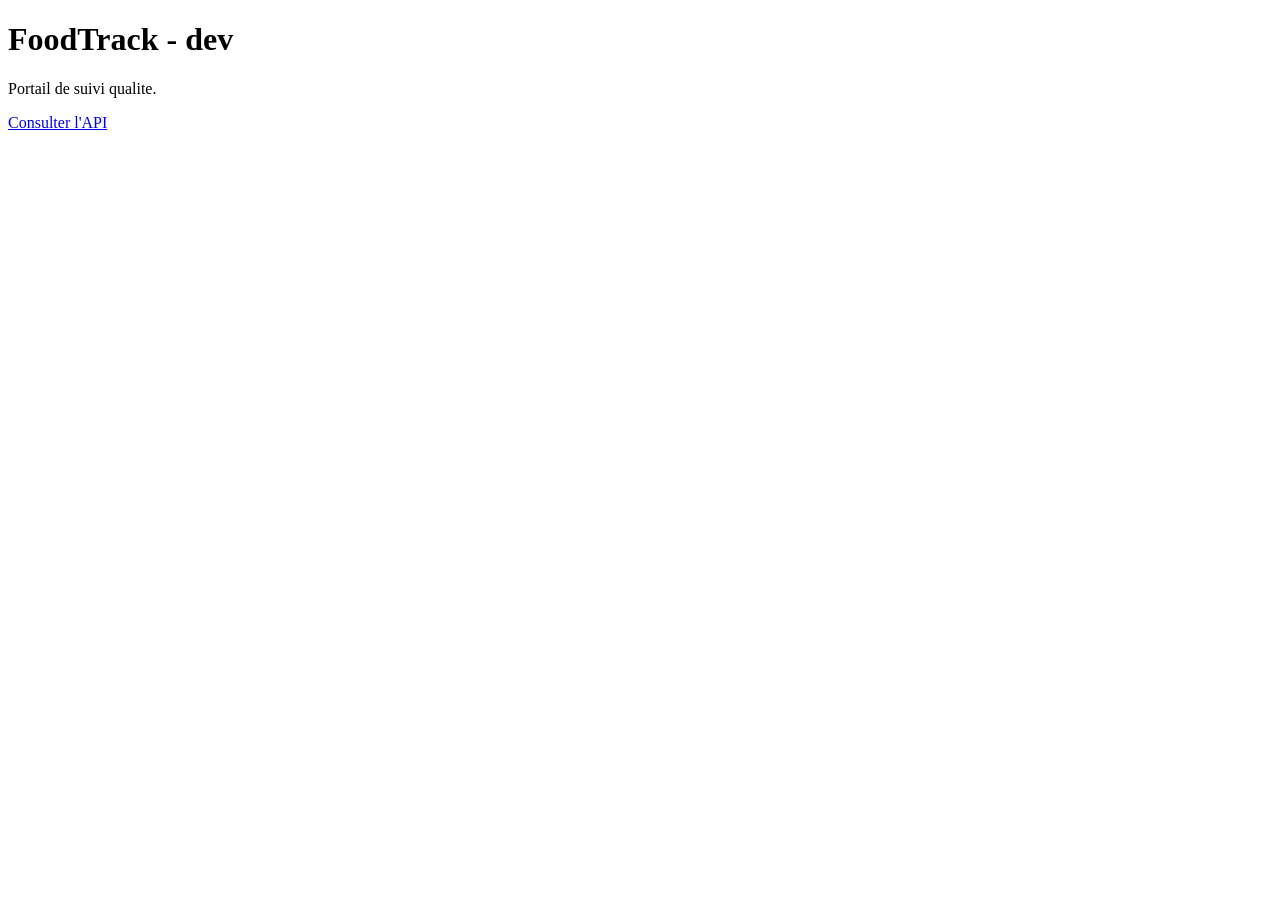
==== k8s/overlays/dev/index.html @ f61c1e89 "feat(k8s): ajouter application FoodTrack et stockage" ====
﻿<!doctype html>
<html lang="fr">
<head><meta charset="utf-8"><title>FoodTrack dev</title></head>
<body>
<h1>FoodTrack - dev</h1>
<p>Portail de suivi qualite.</p>
<p><a href="/api/">Consulter l'API</a></p>
</body>
</html>
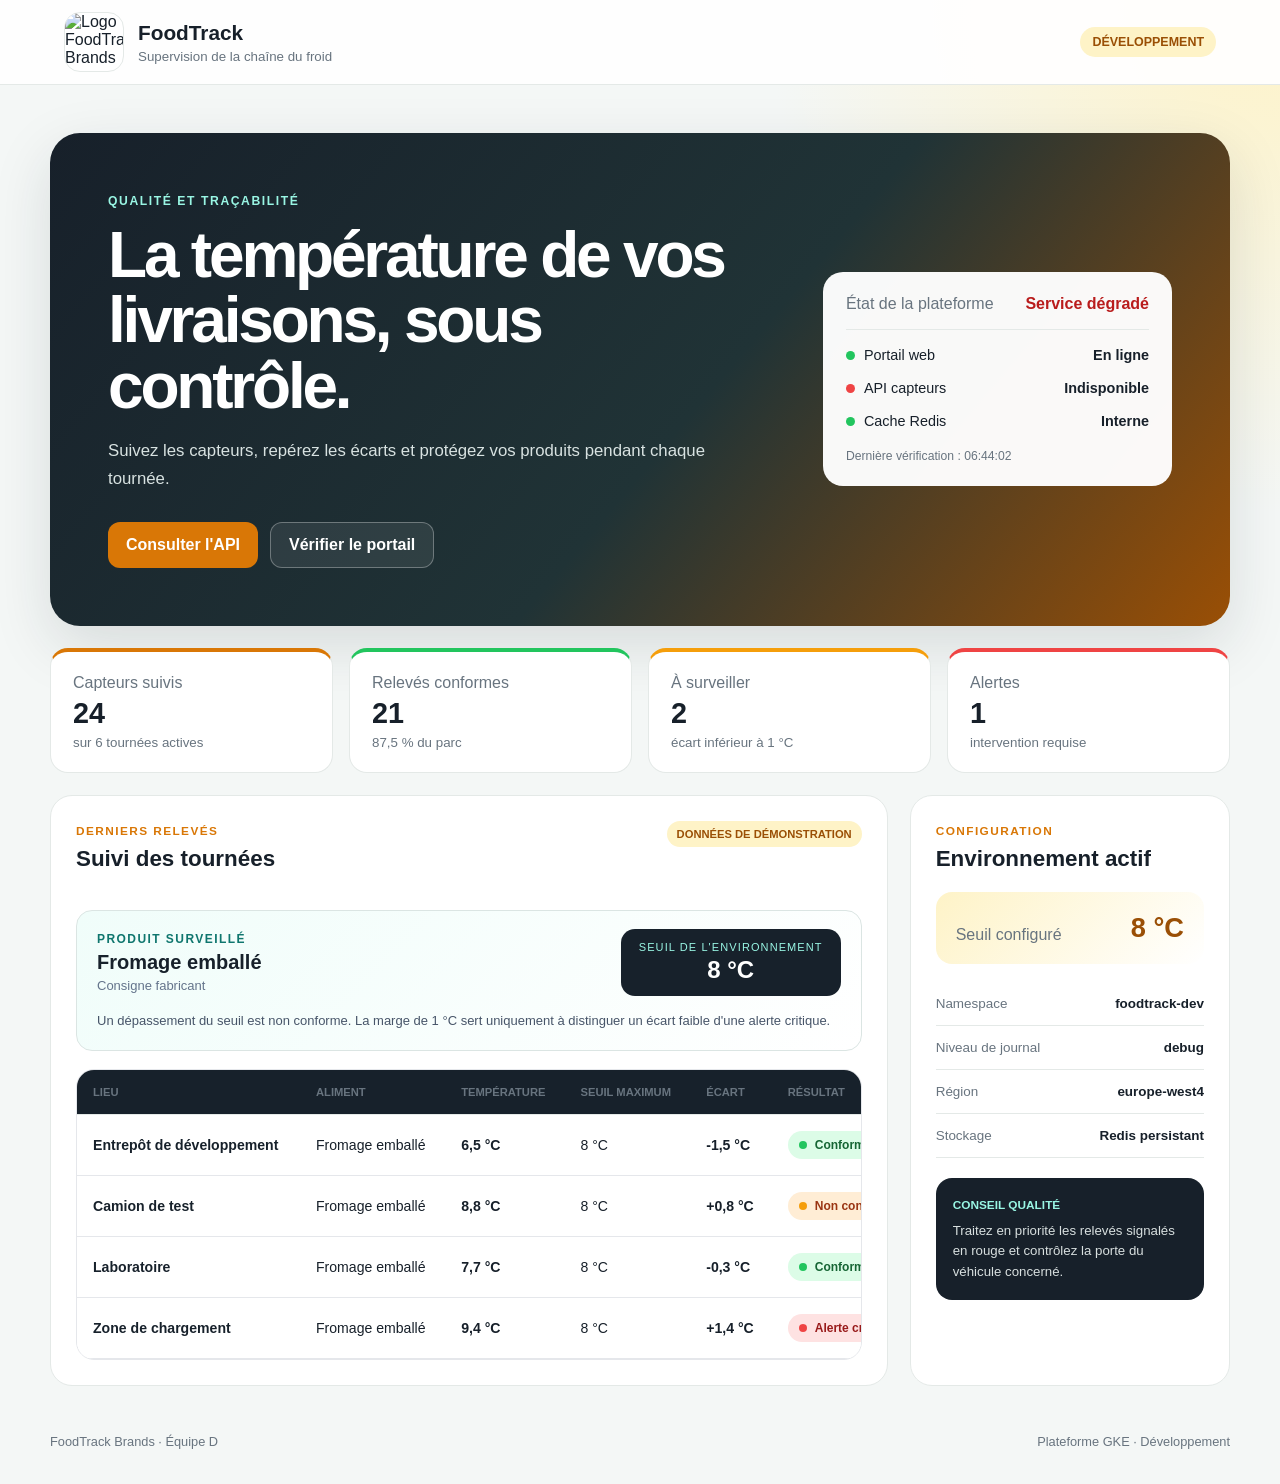
==== commit 050bd54f: "feat(portail): améliorer le suivi des températures" ====
--- a/k8s/overlays/dev/index.html
+++ b/k8s/overlays/dev/index.html
@@ -1,9 +1,794 @@
-﻿<!doctype html>
+<!doctype html>
 <html lang="fr">
-<head><meta charset="utf-8"><title>FoodTrack dev</title></head>
+<head>
+  <meta charset="utf-8">
+  <meta name="viewport" content="width=device-width, initial-scale=1">
+  <meta name="description" content="Tableau de bord FoodTrack">
+  <title>FoodTrack · Développement</title>
+
+  <style>
+    :root {
+      --accent: #d97706;
+      --accent-dark: #9a4f05;
+      --soft: #fef3c7;
+      --ink: #17202a;
+      --muted: #68747f;
+      --line: #e4e9e7;
+      --surface: #ffffff;
+      --background: #f4f7f6;
+    }
+
+    * {
+      box-sizing: border-box;
+    }
+
+    body {
+      margin: 0;
+      color: var(--ink);
+      background:
+        radial-gradient(circle at 100% 0, var(--soft), transparent 32rem),
+        var(--background);
+      font-family: Arial, Helvetica, sans-serif;
+    }
+
+    .topbar {
+      min-height: 82px;
+      padding: 12px clamp(20px, 5vw, 72px);
+      display: flex;
+      align-items: center;
+      justify-content: space-between;
+      gap: 24px;
+      background: rgba(255, 255, 255, .94);
+      border-bottom: 1px solid var(--line);
+    }
+
+    .brand {
+      display: flex;
+      align-items: center;
+      gap: 14px;
+      text-decoration: none;
+      color: var(--ink);
+    }
+
+    .logo {
+      width: 60px;
+      height: 60px;
+      object-fit: contain;
+      background: white;
+      border: 1px solid var(--line);
+      border-radius: 16px;
+    }
+
+    .brand strong {
+      display: block;
+      font-size: 1.3rem;
+    }
+
+    .brand small {
+      display: block;
+      margin-top: 4px;
+      color: var(--muted);
+    }
+
+    .environment {
+      padding: 8px 12px;
+      color: var(--accent-dark);
+      background: var(--soft);
+      border-radius: 999px;
+      font-size: .78rem;
+      font-weight: bold;
+      text-transform: uppercase;
+    }
+
+    main {
+      width: min(1180px, calc(100% - 40px));
+      margin: auto;
+      padding: 48px 0;
+    }
+
+    .hero {
+      display: grid;
+      grid-template-columns: 1.45fr .75fr;
+      gap: 40px;
+      padding: clamp(30px, 5vw, 58px);
+      color: white;
+      background: linear-gradient(
+        130deg,
+        #17202a 0%,
+        #203336 55%,
+        var(--accent-dark) 100%
+      );
+      border-radius: 30px;
+      box-shadow: 0 20px 60px rgba(20, 37, 43, .13);
+    }
+
+    .eyebrow {
+      color: #99f6e4;
+      font-size: .76rem;
+      font-weight: bold;
+      letter-spacing: .13em;
+      text-transform: uppercase;
+    }
+
+    h1 {
+      max-width: 720px;
+      margin: 14px 0 18px;
+      font-size: clamp(2.3rem, 5vw, 4.3rem);
+      line-height: 1.02;
+      letter-spacing: -.05em;
+    }
+
+    .hero-description {
+      max-width: 650px;
+      margin: 0;
+      color: #d8e2e1;
+      font-size: 1.05rem;
+      line-height: 1.7;
+    }
+
+    .actions {
+      display: flex;
+      flex-wrap: wrap;
+      gap: 12px;
+      margin-top: 28px;
+    }
+
+    .button {
+      min-height: 46px;
+      padding: 0 18px;
+      display: inline-flex;
+      align-items: center;
+      justify-content: center;
+      color: white;
+      border-radius: 12px;
+      font-weight: bold;
+      text-decoration: none;
+    }
+
+    .button-primary {
+      background: var(--accent);
+    }
+
+    .button-secondary {
+      background: rgba(255, 255, 255, .08);
+      border: 1px solid rgba(255, 255, 255, .3);
+    }
+
+    .status-card {
+      align-self: center;
+      padding: 23px;
+      color: var(--ink);
+      background: rgba(255, 255, 255, .97);
+      border-radius: 20px;
+    }
+
+    .status-title {
+      display: flex;
+      justify-content: space-between;
+      gap: 12px;
+      padding-bottom: 16px;
+      border-bottom: 1px solid var(--line);
+    }
+
+    .status-title span {
+      color: var(--muted);
+    }
+
+    .status-title strong {
+      color: #15803d;
+    }
+
+    .status-title strong.offline {
+      color: #b91c1c;
+    }
+
+    .service {
+      display: flex;
+      justify-content: space-between;
+      gap: 16px;
+      padding-top: 17px;
+      font-size: .9rem;
+    }
+
+    .service-name {
+      display: flex;
+      align-items: center;
+    }
+
+    .dot {
+      width: 9px;
+      height: 9px;
+      margin-right: 9px;
+      background: #22c55e;
+      border-radius: 50%;
+    }
+
+    .dot.pending {
+      background: #f59e0b;
+    }
+
+    .dot.offline {
+      background: #ef4444;
+    }
+
+    .updated {
+      margin: 20px 0 0;
+      color: var(--muted);
+      font-size: .76rem;
+    }
+
+    .metrics {
+      display: grid;
+      grid-template-columns: repeat(4, 1fr);
+      gap: 16px;
+      margin: 22px 0;
+    }
+
+    .metric {
+      padding: 22px;
+      background: var(--surface);
+      border: 1px solid var(--line);
+      border-radius: 18px;
+    }
+
+    .metric span,
+    .metric small {
+      display: block;
+      color: var(--muted);
+    }
+
+    .metric strong {
+      display: block;
+      margin: 5px 0;
+      font-size: 1.8rem;
+    }
+
+    .metric.good {
+      border-top: 4px solid #22c55e;
+    }
+
+    .metric.watch {
+      border-top: 4px solid #f59e0b;
+    }
+
+    .metric.alert {
+      border-top: 4px solid #ef4444;
+    }
+
+    .metric.info {
+      border-top: 4px solid var(--accent);
+    }
+
+    .content {
+      display: grid;
+      grid-template-columns: minmax(0, 1.7fr) minmax(280px, .65fr);
+      gap: 22px;
+    }
+
+    .panel {
+      padding: 25px;
+      background: white;
+      border: 1px solid var(--line);
+      border-radius: 22px;
+    }
+
+    .panel-header {
+      display: flex;
+      align-items: flex-start;
+      justify-content: space-between;
+      gap: 20px;
+    }
+
+    .panel h2 {
+      margin: 7px 0 20px;
+      font-size: 1.4rem;
+    }
+
+    .section-label {
+      color: var(--accent);
+      font-size: .74rem;
+      font-weight: bold;
+      letter-spacing: .12em;
+      text-transform: uppercase;
+    }
+
+    .demo {
+      padding: 7px 10px;
+      color: var(--accent-dark);
+      background: var(--soft);
+      border-radius: 999px;
+      font-size: .7rem;
+      font-weight: bold;
+      text-transform: uppercase;
+    }
+
+    .table-wrapper {
+      overflow-x: auto;
+    }
+
+    table {
+      width: 100%;
+      border-collapse: collapse;
+      font-size: .88rem;
+    }
+
+    th {
+      padding: 12px 10px;
+      color: var(--muted);
+      border-bottom: 1px solid var(--line);
+      text-align: left;
+      font-size: .7rem;
+      text-transform: uppercase;
+    }
+
+    td {
+      padding: 16px 10px;
+      border-bottom: 1px solid #eff2f1;
+      white-space: nowrap;
+    }
+
+    .vehicle,
+    .temperature {
+      font-weight: bold;
+    }
+
+    .tag {
+      padding: 5px 9px;
+      border-radius: 999px;
+      font-size: .72rem;
+      font-weight: bold;
+    }
+
+    .tag-ok {
+      color: #166534;
+      background: #dcfce7;
+    }
+
+    .tag-watch {
+      color: #92400e;
+      background: #fef3c7;
+    }
+
+    .tag-alert {
+      color: #991b1b;
+      background: #fee2e2;
+    }
+
+    .threshold {
+      display: flex;
+      align-items: end;
+      justify-content: space-between;
+      padding: 20px;
+      background: linear-gradient(135deg, var(--soft), white);
+      border-radius: 16px;
+    }
+
+    .threshold span {
+      color: var(--muted);
+    }
+
+    .threshold strong {
+      color: var(--accent-dark);
+      font-size: 1.7rem;
+    }
+
+    .config-list {
+      margin: 18px 0 0;
+      padding: 0;
+      list-style: none;
+    }
+
+    .config-list li {
+      display: flex;
+      justify-content: space-between;
+      gap: 12px;
+      padding: 14px 0;
+      border-bottom: 1px solid var(--line);
+      font-size: .84rem;
+    }
+
+    .config-list span {
+      color: var(--muted);
+    }
+
+    .quality-note {
+      margin-top: 20px;
+      padding: 17px;
+      color: white;
+      background: #17202a;
+      border-radius: 16px;
+    }
+
+    .quality-note strong {
+      color: #99f6e4;
+      font-size: .74rem;
+      text-transform: uppercase;
+    }
+
+    .quality-note p {
+      margin: 8px 0 0;
+      color: #d8dfdf;
+      font-size: .83rem;
+      line-height: 1.55;
+    }
+
+    footer {
+      display: flex;
+      justify-content: space-between;
+      gap: 20px;
+      width: min(1180px, calc(100% - 40px));
+      margin: auto;
+      padding: 0 0 35px;
+      color: var(--muted);
+      font-size: .8rem;
+    }
+
+    @media (max-width: 950px) {
+      .hero,
+      .content {
+        grid-template-columns: 1fr;
+      }
+
+      .metrics {
+        grid-template-columns: repeat(2, 1fr);
+      }
+    }
+
+    @media (max-width: 620px) {
+      .topbar {
+        align-items: flex-start;
+      }
+
+      main {
+        width: calc(100% - 24px);
+        padding-top: 20px;
+      }
+
+      .hero {
+        padding: 28px 22px;
+        border-radius: 22px;
+      }
+
+      h1 {
+        font-size: 2.35rem;
+      }
+
+      .metrics {
+        grid-template-columns: 1fr;
+      }
+
+      .panel-header,
+      footer {
+        flex-direction: column;
+      }
+    }
+  </style>
+</head>
+
 <body>
-<h1>FoodTrack - dev</h1>
-<p>Portail de suivi qualite.</p>
-<p><a href="/api/">Consulter l'API</a></p>
+  <header class="topbar">
+    <a class="brand" href="/">
+      <img class="logo" src="/logo.png" alt="Logo FoodTrack Brands">
+      <span>
+        <strong>FoodTrack</strong>
+        <small>Supervision de la chaîne du froid</small>
+      </span>
+    </a>
+
+    <span class="environment">Développement</span>
+  </header>
+
+  <main>
+    <section class="hero">
+      <div>
+        <span class="eyebrow">Qualité et traçabilité</span>
+        <h1>La température de vos livraisons, sous contrôle.</h1>
+
+        <p class="hero-description">
+          Suivez les capteurs, repérez les écarts et protégez vos
+          produits pendant chaque tournée.
+        </p>
+
+        <div class="actions">
+          <a class="button button-primary" href="/api/">
+            Consulter l'API
+          </a>
+
+          <a class="button button-secondary" href="/healthz">
+            Vérifier le portail
+          </a>
+        </div>
+      </div>
+
+      <aside class="status-card">
+        <div class="status-title">
+          <span>État de la plateforme</span>
+          <strong id="global-status">Vérification…</strong>
+        </div>
+
+        <div class="service">
+          <span class="service-name">
+            <i class="dot"></i>
+            Portail web
+          </span>
+          <strong>En ligne</strong>
+        </div>
+
+        <div class="service">
+          <span class="service-name">
+            <i class="dot pending" id="api-dot"></i>
+            API capteurs
+          </span>
+          <strong id="api-status">Test en cours</strong>
+        </div>
+
+        <div class="service">
+          <span class="service-name">
+            <i class="dot"></i>
+            Cache Redis
+          </span>
+          <strong>Interne</strong>
+        </div>
+
+        <p class="updated">
+          Dernière vérification :
+          <span id="last-update">—</span>
+        </p>
+      </aside>
+    </section>
+
+    <section class="metrics">
+      <article class="metric info">
+        <span>Capteurs suivis</span>
+        <strong>24</strong>
+        <small>sur 6 tournées actives</small>
+      </article>
+
+      <article class="metric good">
+        <span>Relevés conformes</span>
+        <strong>21</strong>
+        <small>87,5 % du parc</small>
+      </article>
+
+      <article class="metric watch">
+        <span>À surveiller</span>
+        <strong>2</strong>
+        <small>écart inférieur à 1 °C</small>
+      </article>
+
+      <article class="metric alert">
+        <span>Alertes</span>
+        <strong>1</strong>
+        <small>intervention requise</small>
+      </article>
+    </section>
+
+    <section class="content">
+      <article class="panel">
+        <div class="panel-header">
+          <div>
+            <span class="section-label">Derniers relevés</span>
+            <h2>Suivi des tournées</h2>
+          </div>
+
+          <span class="demo">Données de démonstration</span>
+        </div>
+
+        <div class="table-wrapper">
+          <div style="margin:18px 0;padding:18px 20px;border:1px solid #dbe5e3;border-radius:16px;background:linear-gradient(135deg,#f0fdfa,#ffffff);">
+    <div style="display:flex;flex-wrap:wrap;justify-content:space-between;align-items:center;gap:12px;">
+        <div>
+            <div style="font-size:12px;font-weight:800;letter-spacing:.12em;text-transform:uppercase;color:#0f766e;">
+                Produit surveillé
+            </div>
+            <div style="margin-top:5px;font-size:20px;font-weight:900;color:#17212b;">
+                Fromage emballé
+            </div>
+            <div style="margin-top:4px;font-size:13px;color:#64748b;">
+                Consigne fabricant
+            </div>
+        </div>
+
+        <div style="padding:12px 18px;border-radius:14px;background:#17212b;color:white;text-align:center;">
+            <div style="font-size:11px;text-transform:uppercase;letter-spacing:.1em;color:#99f6e4;">
+                Seuil de l'environnement
+            </div>
+            <div style="margin-top:3px;font-size:24px;font-weight:900;">
+                8 °C
+            </div>
+        </div>
+    </div>
+
+    <p style="margin:15px 0 0;color:#475569;font-size:13px;line-height:1.6;">
+        Un dépassement du seuil est non conforme. La marge de 1 °C sert uniquement
+        à distinguer un écart faible d'une alerte critique.
+    </p>
+</div>
+
+<div style="overflow-x:auto;border:1px solid #e5e7eb;border-radius:18px;background:white;">
+    <table style="width:100%;border-collapse:collapse;min-width:850px;">
+        <thead>
+            <tr style="background:#17212b;color:white;text-align:left;">
+                <th style="padding:16px;">Lieu</th>
+                <th style="padding:16px;">Aliment</th>
+                <th style="padding:16px;">Température</th>
+                <th style="padding:16px;">Seuil maximum</th>
+                <th style="padding:16px;">Écart</th>
+                <th style="padding:16px;">Résultat</th>
+            </tr>
+        </thead>
+        <tbody>
+            <tr>
+    <td style="padding:16px;border-bottom:1px solid #e5e7eb;font-weight:700;color:#17212b;">
+        Entrepôt de développement
+    </td>
+    <td style="padding:16px;border-bottom:1px solid #e5e7eb;">
+        Fromage emballé
+    </td>
+    <td style="padding:16px;border-bottom:1px solid #e5e7eb;font-weight:800;">
+        6,5 °C
+    </td>
+    <td style="padding:16px;border-bottom:1px solid #e5e7eb;">
+        8 °C
+    </td>
+    <td style="padding:16px;border-bottom:1px solid #e5e7eb;font-weight:700;">
+        -1,5 °C
+    </td>
+    <td style="padding:16px;border-bottom:1px solid #e5e7eb;">
+        <span style="display:inline-flex;align-items:center;gap:8px;padding:7px 11px;border-radius:999px;background:#dcfce7;color:#166534;font-size:12px;font-weight:800;white-space:nowrap;">
+            <span style="width:8px;height:8px;border-radius:50%;background:#22c55e;"></span>
+            Conforme
+        </span>
+    </td>
+</tr><tr>
+    <td style="padding:16px;border-bottom:1px solid #e5e7eb;font-weight:700;color:#17212b;">
+        Camion de test
+    </td>
+    <td style="padding:16px;border-bottom:1px solid #e5e7eb;">
+        Fromage emballé
+    </td>
+    <td style="padding:16px;border-bottom:1px solid #e5e7eb;font-weight:800;">
+        8,8 °C
+    </td>
+    <td style="padding:16px;border-bottom:1px solid #e5e7eb;">
+        8 °C
+    </td>
+    <td style="padding:16px;border-bottom:1px solid #e5e7eb;font-weight:700;">
+        +0,8 °C
+    </td>
+    <td style="padding:16px;border-bottom:1px solid #e5e7eb;">
+        <span style="display:inline-flex;align-items:center;gap:8px;padding:7px 11px;border-radius:999px;background:#ffedd5;color:#9a3412;font-size:12px;font-weight:800;white-space:nowrap;">
+            <span style="width:8px;height:8px;border-radius:50%;background:#f59e0b;"></span>
+            Non conforme
+        </span>
+    </td>
+</tr><tr>
+    <td style="padding:16px;border-bottom:1px solid #e5e7eb;font-weight:700;color:#17212b;">
+        Laboratoire
+    </td>
+    <td style="padding:16px;border-bottom:1px solid #e5e7eb;">
+        Fromage emballé
+    </td>
+    <td style="padding:16px;border-bottom:1px solid #e5e7eb;font-weight:800;">
+        7,7 °C
+    </td>
+    <td style="padding:16px;border-bottom:1px solid #e5e7eb;">
+        8 °C
+    </td>
+    <td style="padding:16px;border-bottom:1px solid #e5e7eb;font-weight:700;">
+        -0,3 °C
+    </td>
+    <td style="padding:16px;border-bottom:1px solid #e5e7eb;">
+        <span style="display:inline-flex;align-items:center;gap:8px;padding:7px 11px;border-radius:999px;background:#dcfce7;color:#166534;font-size:12px;font-weight:800;white-space:nowrap;">
+            <span style="width:8px;height:8px;border-radius:50%;background:#22c55e;"></span>
+            Conforme
+        </span>
+    </td>
+</tr><tr>
+    <td style="padding:16px;border-bottom:1px solid #e5e7eb;font-weight:700;color:#17212b;">
+        Zone de chargement
+    </td>
+    <td style="padding:16px;border-bottom:1px solid #e5e7eb;">
+        Fromage emballé
+    </td>
+    <td style="padding:16px;border-bottom:1px solid #e5e7eb;font-weight:800;">
+        9,4 °C
+    </td>
+    <td style="padding:16px;border-bottom:1px solid #e5e7eb;">
+        8 °C
+    </td>
+    <td style="padding:16px;border-bottom:1px solid #e5e7eb;font-weight:700;">
+        +1,4 °C
+    </td>
+    <td style="padding:16px;border-bottom:1px solid #e5e7eb;">
+        <span style="display:inline-flex;align-items:center;gap:8px;padding:7px 11px;border-radius:999px;background:#fee2e2;color:#991b1b;font-size:12px;font-weight:800;white-space:nowrap;">
+            <span style="width:8px;height:8px;border-radius:50%;background:#ef4444;"></span>
+            Alerte critique
+        </span>
+    </td>
+</tr>
+        </tbody>
+    </table>
+</div>
+        </div>
+      </article>
+
+      <aside class="panel">
+        <span class="section-label">Configuration</span>
+        <h2>Environnement actif</h2>
+
+        <div class="threshold">
+          <span>Seuil configuré</span>
+          <strong>8 °C</strong>
+        </div>
+
+        <ul class="config-list">
+          <li>
+            <span>Namespace</span>
+            <strong>foodtrack-dev</strong>
+          </li>
+
+          <li>
+            <span>Niveau de journal</span>
+            <strong>debug</strong>
+          </li>
+
+          <li>
+            <span>Région</span>
+            <strong>europe-west4</strong>
+          </li>
+
+          <li>
+            <span>Stockage</span>
+            <strong>Redis persistant</strong>
+          </li>
+        </ul>
+
+        <div class="quality-note">
+          <strong>Conseil qualité</strong>
+
+          <p>
+            Traitez en priorité les relevés signalés en rouge et
+            contrôlez la porte du véhicule concerné.
+          </p>
+        </div>
+      </aside>
+    </section>
+  </main>
+
+  <footer>
+    <span>FoodTrack Brands · Équipe D</span>
+    <span>Plateforme GKE · Développement</span>
+  </footer>
+
+  <script>
+    const apiStatus = document.getElementById("api-status");
+    const apiDot = document.getElementById("api-dot");
+    const globalStatus = document.getElementById("global-status");
+
+    document.getElementById("last-update").textContent =
+      new Intl.DateTimeFormat("fr-FR", {
+        hour: "2-digit",
+        minute: "2-digit",
+        second: "2-digit"
+      }).format(new Date());
+
+    fetch("/api/", { cache: "no-store" })
+      .then(response => {
+        if (!response.ok) {
+          throw new Error("HTTP " + response.status);
+        }
+
+        apiStatus.textContent = "En ligne";
+        apiDot.className = "dot";
+        globalStatus.textContent = "Opérationnelle";
+      })
+      .catch(() => {
+        apiStatus.textContent = "Indisponible";
+        apiDot.className = "dot offline";
+        globalStatus.textContent = "Service dégradé";
+        globalStatus.classList.add("offline");
+      });
+  </script>
 </body>
-</html>
+</html>
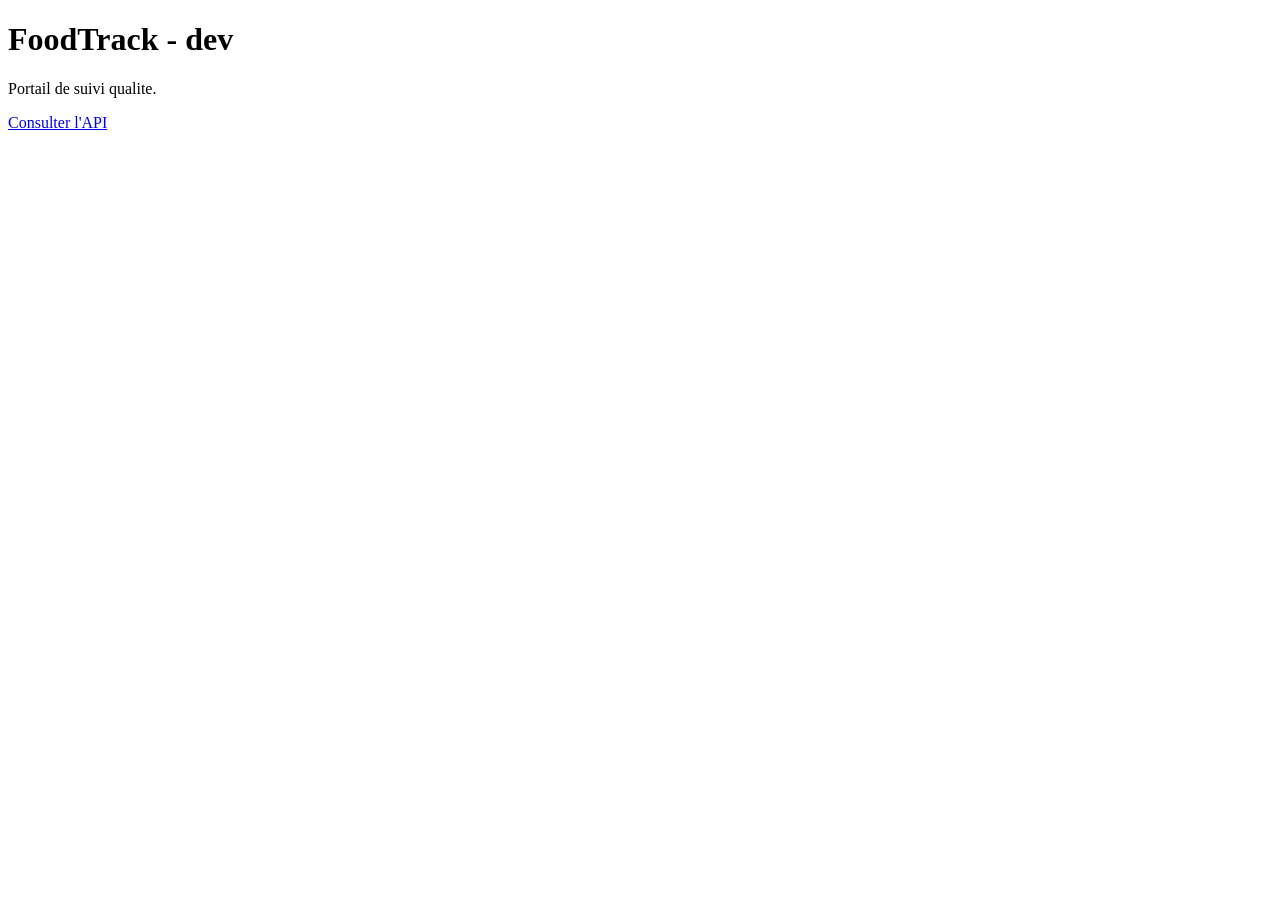
==== commit de384e4e: "Merge branch 'main' into feature/terraform" ====
--- a/k8s/overlays/dev/index.html
+++ b/k8s/overlays/dev/index.html
@@ -1,794 +1,9 @@
-<!doctype html>
+﻿<!doctype html>
 <html lang="fr">
-<head>
-  <meta charset="utf-8">
-  <meta name="viewport" content="width=device-width, initial-scale=1">
-  <meta name="description" content="Tableau de bord FoodTrack">
-  <title>FoodTrack · Développement</title>
-
-  <style>
-    :root {
-      --accent: #d97706;
-      --accent-dark: #9a4f05;
-      --soft: #fef3c7;
-      --ink: #17202a;
-      --muted: #68747f;
-      --line: #e4e9e7;
-      --surface: #ffffff;
-      --background: #f4f7f6;
-    }
-
-    * {
-      box-sizing: border-box;
-    }
-
-    body {
-      margin: 0;
-      color: var(--ink);
-      background:
-        radial-gradient(circle at 100% 0, var(--soft), transparent 32rem),
-        var(--background);
-      font-family: Arial, Helvetica, sans-serif;
-    }
-
-    .topbar {
-      min-height: 82px;
-      padding: 12px clamp(20px, 5vw, 72px);
-      display: flex;
-      align-items: center;
-      justify-content: space-between;
-      gap: 24px;
-      background: rgba(255, 255, 255, .94);
-      border-bottom: 1px solid var(--line);
-    }
-
-    .brand {
-      display: flex;
-      align-items: center;
-      gap: 14px;
-      text-decoration: none;
-      color: var(--ink);
-    }
-
-    .logo {
-      width: 60px;
-      height: 60px;
-      object-fit: contain;
-      background: white;
-      border: 1px solid var(--line);
-      border-radius: 16px;
-    }
-
-    .brand strong {
-      display: block;
-      font-size: 1.3rem;
-    }
-
-    .brand small {
-      display: block;
-      margin-top: 4px;
-      color: var(--muted);
-    }
-
-    .environment {
-      padding: 8px 12px;
-      color: var(--accent-dark);
-      background: var(--soft);
-      border-radius: 999px;
-      font-size: .78rem;
-      font-weight: bold;
-      text-transform: uppercase;
-    }
-
-    main {
-      width: min(1180px, calc(100% - 40px));
-      margin: auto;
-      padding: 48px 0;
-    }
-
-    .hero {
-      display: grid;
-      grid-template-columns: 1.45fr .75fr;
-      gap: 40px;
-      padding: clamp(30px, 5vw, 58px);
-      color: white;
-      background: linear-gradient(
-        130deg,
-        #17202a 0%,
-        #203336 55%,
-        var(--accent-dark) 100%
-      );
-      border-radius: 30px;
-      box-shadow: 0 20px 60px rgba(20, 37, 43, .13);
-    }
-
-    .eyebrow {
-      color: #99f6e4;
-      font-size: .76rem;
-      font-weight: bold;
-      letter-spacing: .13em;
-      text-transform: uppercase;
-    }
-
-    h1 {
-      max-width: 720px;
-      margin: 14px 0 18px;
-      font-size: clamp(2.3rem, 5vw, 4.3rem);
-      line-height: 1.02;
-      letter-spacing: -.05em;
-    }
-
-    .hero-description {
-      max-width: 650px;
-      margin: 0;
-      color: #d8e2e1;
-      font-size: 1.05rem;
-      line-height: 1.7;
-    }
-
-    .actions {
-      display: flex;
-      flex-wrap: wrap;
-      gap: 12px;
-      margin-top: 28px;
-    }
-
-    .button {
-      min-height: 46px;
-      padding: 0 18px;
-      display: inline-flex;
-      align-items: center;
-      justify-content: center;
-      color: white;
-      border-radius: 12px;
-      font-weight: bold;
-      text-decoration: none;
-    }
-
-    .button-primary {
-      background: var(--accent);
-    }
-
-    .button-secondary {
-      background: rgba(255, 255, 255, .08);
-      border: 1px solid rgba(255, 255, 255, .3);
-    }
-
-    .status-card {
-      align-self: center;
-      padding: 23px;
-      color: var(--ink);
-      background: rgba(255, 255, 255, .97);
-      border-radius: 20px;
-    }
-
-    .status-title {
-      display: flex;
-      justify-content: space-between;
-      gap: 12px;
-      padding-bottom: 16px;
-      border-bottom: 1px solid var(--line);
-    }
-
-    .status-title span {
-      color: var(--muted);
-    }
-
-    .status-title strong {
-      color: #15803d;
-    }
-
-    .status-title strong.offline {
-      color: #b91c1c;
-    }
-
-    .service {
-      display: flex;
-      justify-content: space-between;
-      gap: 16px;
-      padding-top: 17px;
-      font-size: .9rem;
-    }
-
-    .service-name {
-      display: flex;
-      align-items: center;
-    }
-
-    .dot {
-      width: 9px;
-      height: 9px;
-      margin-right: 9px;
-      background: #22c55e;
-      border-radius: 50%;
-    }
-
-    .dot.pending {
-      background: #f59e0b;
-    }
-
-    .dot.offline {
-      background: #ef4444;
-    }
-
-    .updated {
-      margin: 20px 0 0;
-      color: var(--muted);
-      font-size: .76rem;
-    }
-
-    .metrics {
-      display: grid;
-      grid-template-columns: repeat(4, 1fr);
-      gap: 16px;
-      margin: 22px 0;
-    }
-
-    .metric {
-      padding: 22px;
-      background: var(--surface);
-      border: 1px solid var(--line);
-      border-radius: 18px;
-    }
-
-    .metric span,
-    .metric small {
-      display: block;
-      color: var(--muted);
-    }
-
-    .metric strong {
-      display: block;
-      margin: 5px 0;
-      font-size: 1.8rem;
-    }
-
-    .metric.good {
-      border-top: 4px solid #22c55e;
-    }
-
-    .metric.watch {
-      border-top: 4px solid #f59e0b;
-    }
-
-    .metric.alert {
-      border-top: 4px solid #ef4444;
-    }
-
-    .metric.info {
-      border-top: 4px solid var(--accent);
-    }
-
-    .content {
-      display: grid;
-      grid-template-columns: minmax(0, 1.7fr) minmax(280px, .65fr);
-      gap: 22px;
-    }
-
-    .panel {
-      padding: 25px;
-      background: white;
-      border: 1px solid var(--line);
-      border-radius: 22px;
-    }
-
-    .panel-header {
-      display: flex;
-      align-items: flex-start;
-      justify-content: space-between;
-      gap: 20px;
-    }
-
-    .panel h2 {
-      margin: 7px 0 20px;
-      font-size: 1.4rem;
-    }
-
-    .section-label {
-      color: var(--accent);
-      font-size: .74rem;
-      font-weight: bold;
-      letter-spacing: .12em;
-      text-transform: uppercase;
-    }
-
-    .demo {
-      padding: 7px 10px;
-      color: var(--accent-dark);
-      background: var(--soft);
-      border-radius: 999px;
-      font-size: .7rem;
-      font-weight: bold;
-      text-transform: uppercase;
-    }
-
-    .table-wrapper {
-      overflow-x: auto;
-    }
-
-    table {
-      width: 100%;
-      border-collapse: collapse;
-      font-size: .88rem;
-    }
-
-    th {
-      padding: 12px 10px;
-      color: var(--muted);
-      border-bottom: 1px solid var(--line);
-      text-align: left;
-      font-size: .7rem;
-      text-transform: uppercase;
-    }
-
-    td {
-      padding: 16px 10px;
-      border-bottom: 1px solid #eff2f1;
-      white-space: nowrap;
-    }
-
-    .vehicle,
-    .temperature {
-      font-weight: bold;
-    }
-
-    .tag {
-      padding: 5px 9px;
-      border-radius: 999px;
-      font-size: .72rem;
-      font-weight: bold;
-    }
-
-    .tag-ok {
-      color: #166534;
-      background: #dcfce7;
-    }
-
-    .tag-watch {
-      color: #92400e;
-      background: #fef3c7;
-    }
-
-    .tag-alert {
-      color: #991b1b;
-      background: #fee2e2;
-    }
-
-    .threshold {
-      display: flex;
-      align-items: end;
-      justify-content: space-between;
-      padding: 20px;
-      background: linear-gradient(135deg, var(--soft), white);
-      border-radius: 16px;
-    }
-
-    .threshold span {
-      color: var(--muted);
-    }
-
-    .threshold strong {
-      color: var(--accent-dark);
-      font-size: 1.7rem;
-    }
-
-    .config-list {
-      margin: 18px 0 0;
-      padding: 0;
-      list-style: none;
-    }
-
-    .config-list li {
-      display: flex;
-      justify-content: space-between;
-      gap: 12px;
-      padding: 14px 0;
-      border-bottom: 1px solid var(--line);
-      font-size: .84rem;
-    }
-
-    .config-list span {
-      color: var(--muted);
-    }
-
-    .quality-note {
-      margin-top: 20px;
-      padding: 17px;
-      color: white;
-      background: #17202a;
-      border-radius: 16px;
-    }
-
-    .quality-note strong {
-      color: #99f6e4;
-      font-size: .74rem;
-      text-transform: uppercase;
-    }
-
-    .quality-note p {
-      margin: 8px 0 0;
-      color: #d8dfdf;
-      font-size: .83rem;
-      line-height: 1.55;
-    }
-
-    footer {
-      display: flex;
-      justify-content: space-between;
-      gap: 20px;
-      width: min(1180px, calc(100% - 40px));
-      margin: auto;
-      padding: 0 0 35px;
-      color: var(--muted);
-      font-size: .8rem;
-    }
-
-    @media (max-width: 950px) {
-      .hero,
-      .content {
-        grid-template-columns: 1fr;
-      }
-
-      .metrics {
-        grid-template-columns: repeat(2, 1fr);
-      }
-    }
-
-    @media (max-width: 620px) {
-      .topbar {
-        align-items: flex-start;
-      }
-
-      main {
-        width: calc(100% - 24px);
-        padding-top: 20px;
-      }
-
-      .hero {
-        padding: 28px 22px;
-        border-radius: 22px;
-      }
-
-      h1 {
-        font-size: 2.35rem;
-      }
-
-      .metrics {
-        grid-template-columns: 1fr;
-      }
-
-      .panel-header,
-      footer {
-        flex-direction: column;
-      }
-    }
-  </style>
-</head>
-
+<head><meta charset="utf-8"><title>FoodTrack dev</title></head>
 <body>
-  <header class="topbar">
-    <a class="brand" href="/">
-      <img class="logo" src="/logo.png" alt="Logo FoodTrack Brands">
-      <span>
-        <strong>FoodTrack</strong>
-        <small>Supervision de la chaîne du froid</small>
-      </span>
-    </a>
-
-    <span class="environment">Développement</span>
-  </header>
-
-  <main>
-    <section class="hero">
-      <div>
-        <span class="eyebrow">Qualité et traçabilité</span>
-        <h1>La température de vos livraisons, sous contrôle.</h1>
-
-        <p class="hero-description">
-          Suivez les capteurs, repérez les écarts et protégez vos
-          produits pendant chaque tournée.
-        </p>
-
-        <div class="actions">
-          <a class="button button-primary" href="/api/">
-            Consulter l'API
-          </a>
-
-          <a class="button button-secondary" href="/healthz">
-            Vérifier le portail
-          </a>
-        </div>
-      </div>
-
-      <aside class="status-card">
-        <div class="status-title">
-          <span>État de la plateforme</span>
-          <strong id="global-status">Vérification…</strong>
-        </div>
-
-        <div class="service">
-          <span class="service-name">
-            <i class="dot"></i>
-            Portail web
-          </span>
-          <strong>En ligne</strong>
-        </div>
-
-        <div class="service">
-          <span class="service-name">
-            <i class="dot pending" id="api-dot"></i>
-            API capteurs
-          </span>
-          <strong id="api-status">Test en cours</strong>
-        </div>
-
-        <div class="service">
-          <span class="service-name">
-            <i class="dot"></i>
-            Cache Redis
-          </span>
-          <strong>Interne</strong>
-        </div>
-
-        <p class="updated">
-          Dernière vérification :
-          <span id="last-update">—</span>
-        </p>
-      </aside>
-    </section>
-
-    <section class="metrics">
-      <article class="metric info">
-        <span>Capteurs suivis</span>
-        <strong>24</strong>
-        <small>sur 6 tournées actives</small>
-      </article>
-
-      <article class="metric good">
-        <span>Relevés conformes</span>
-        <strong>21</strong>
-        <small>87,5 % du parc</small>
-      </article>
-
-      <article class="metric watch">
-        <span>À surveiller</span>
-        <strong>2</strong>
-        <small>écart inférieur à 1 °C</small>
-      </article>
-
-      <article class="metric alert">
-        <span>Alertes</span>
-        <strong>1</strong>
-        <small>intervention requise</small>
-      </article>
-    </section>
-
-    <section class="content">
-      <article class="panel">
-        <div class="panel-header">
-          <div>
-            <span class="section-label">Derniers relevés</span>
-            <h2>Suivi des tournées</h2>
-          </div>
-
-          <span class="demo">Données de démonstration</span>
-        </div>
-
-        <div class="table-wrapper">
-          <div style="margin:18px 0;padding:18px 20px;border:1px solid #dbe5e3;border-radius:16px;background:linear-gradient(135deg,#f0fdfa,#ffffff);">
-    <div style="display:flex;flex-wrap:wrap;justify-content:space-between;align-items:center;gap:12px;">
-        <div>
-            <div style="font-size:12px;font-weight:800;letter-spacing:.12em;text-transform:uppercase;color:#0f766e;">
-                Produit surveillé
-            </div>
-            <div style="margin-top:5px;font-size:20px;font-weight:900;color:#17212b;">
-                Fromage emballé
-            </div>
-            <div style="margin-top:4px;font-size:13px;color:#64748b;">
-                Consigne fabricant
-            </div>
-        </div>
-
-        <div style="padding:12px 18px;border-radius:14px;background:#17212b;color:white;text-align:center;">
-            <div style="font-size:11px;text-transform:uppercase;letter-spacing:.1em;color:#99f6e4;">
-                Seuil de l'environnement
-            </div>
-            <div style="margin-top:3px;font-size:24px;font-weight:900;">
-                8 °C
-            </div>
-        </div>
-    </div>
-
-    <p style="margin:15px 0 0;color:#475569;font-size:13px;line-height:1.6;">
-        Un dépassement du seuil est non conforme. La marge de 1 °C sert uniquement
-        à distinguer un écart faible d'une alerte critique.
-    </p>
-</div>
-
-<div style="overflow-x:auto;border:1px solid #e5e7eb;border-radius:18px;background:white;">
-    <table style="width:100%;border-collapse:collapse;min-width:850px;">
-        <thead>
-            <tr style="background:#17212b;color:white;text-align:left;">
-                <th style="padding:16px;">Lieu</th>
-                <th style="padding:16px;">Aliment</th>
-                <th style="padding:16px;">Température</th>
-                <th style="padding:16px;">Seuil maximum</th>
-                <th style="padding:16px;">Écart</th>
-                <th style="padding:16px;">Résultat</th>
-            </tr>
-        </thead>
-        <tbody>
-            <tr>
-    <td style="padding:16px;border-bottom:1px solid #e5e7eb;font-weight:700;color:#17212b;">
-        Entrepôt de développement
-    </td>
-    <td style="padding:16px;border-bottom:1px solid #e5e7eb;">
-        Fromage emballé
-    </td>
-    <td style="padding:16px;border-bottom:1px solid #e5e7eb;font-weight:800;">
-        6,5 °C
-    </td>
-    <td style="padding:16px;border-bottom:1px solid #e5e7eb;">
-        8 °C
-    </td>
-    <td style="padding:16px;border-bottom:1px solid #e5e7eb;font-weight:700;">
-        -1,5 °C
-    </td>
-    <td style="padding:16px;border-bottom:1px solid #e5e7eb;">
-        <span style="display:inline-flex;align-items:center;gap:8px;padding:7px 11px;border-radius:999px;background:#dcfce7;color:#166534;font-size:12px;font-weight:800;white-space:nowrap;">
-            <span style="width:8px;height:8px;border-radius:50%;background:#22c55e;"></span>
-            Conforme
-        </span>
-    </td>
-</tr><tr>
-    <td style="padding:16px;border-bottom:1px solid #e5e7eb;font-weight:700;color:#17212b;">
-        Camion de test
-    </td>
-    <td style="padding:16px;border-bottom:1px solid #e5e7eb;">
-        Fromage emballé
-    </td>
-    <td style="padding:16px;border-bottom:1px solid #e5e7eb;font-weight:800;">
-        8,8 °C
-    </td>
-    <td style="padding:16px;border-bottom:1px solid #e5e7eb;">
-        8 °C
-    </td>
-    <td style="padding:16px;border-bottom:1px solid #e5e7eb;font-weight:700;">
-        +0,8 °C
-    </td>
-    <td style="padding:16px;border-bottom:1px solid #e5e7eb;">
-        <span style="display:inline-flex;align-items:center;gap:8px;padding:7px 11px;border-radius:999px;background:#ffedd5;color:#9a3412;font-size:12px;font-weight:800;white-space:nowrap;">
-            <span style="width:8px;height:8px;border-radius:50%;background:#f59e0b;"></span>
-            Non conforme
-        </span>
-    </td>
-</tr><tr>
-    <td style="padding:16px;border-bottom:1px solid #e5e7eb;font-weight:700;color:#17212b;">
-        Laboratoire
-    </td>
-    <td style="padding:16px;border-bottom:1px solid #e5e7eb;">
-        Fromage emballé
-    </td>
-    <td style="padding:16px;border-bottom:1px solid #e5e7eb;font-weight:800;">
-        7,7 °C
-    </td>
-    <td style="padding:16px;border-bottom:1px solid #e5e7eb;">
-        8 °C
-    </td>
-    <td style="padding:16px;border-bottom:1px solid #e5e7eb;font-weight:700;">
-        -0,3 °C
-    </td>
-    <td style="padding:16px;border-bottom:1px solid #e5e7eb;">
-        <span style="display:inline-flex;align-items:center;gap:8px;padding:7px 11px;border-radius:999px;background:#dcfce7;color:#166534;font-size:12px;font-weight:800;white-space:nowrap;">
-            <span style="width:8px;height:8px;border-radius:50%;background:#22c55e;"></span>
-            Conforme
-        </span>
-    </td>
-</tr><tr>
-    <td style="padding:16px;border-bottom:1px solid #e5e7eb;font-weight:700;color:#17212b;">
-        Zone de chargement
-    </td>
-    <td style="padding:16px;border-bottom:1px solid #e5e7eb;">
-        Fromage emballé
-    </td>
-    <td style="padding:16px;border-bottom:1px solid #e5e7eb;font-weight:800;">
-        9,4 °C
-    </td>
-    <td style="padding:16px;border-bottom:1px solid #e5e7eb;">
-        8 °C
-    </td>
-    <td style="padding:16px;border-bottom:1px solid #e5e7eb;font-weight:700;">
-        +1,4 °C
-    </td>
-    <td style="padding:16px;border-bottom:1px solid #e5e7eb;">
-        <span style="display:inline-flex;align-items:center;gap:8px;padding:7px 11px;border-radius:999px;background:#fee2e2;color:#991b1b;font-size:12px;font-weight:800;white-space:nowrap;">
-            <span style="width:8px;height:8px;border-radius:50%;background:#ef4444;"></span>
-            Alerte critique
-        </span>
-    </td>
-</tr>
-        </tbody>
-    </table>
-</div>
-        </div>
-      </article>
-
-      <aside class="panel">
-        <span class="section-label">Configuration</span>
-        <h2>Environnement actif</h2>
-
-        <div class="threshold">
-          <span>Seuil configuré</span>
-          <strong>8 °C</strong>
-        </div>
-
-        <ul class="config-list">
-          <li>
-            <span>Namespace</span>
-            <strong>foodtrack-dev</strong>
-          </li>
-
-          <li>
-            <span>Niveau de journal</span>
-            <strong>debug</strong>
-          </li>
-
-          <li>
-            <span>Région</span>
-            <strong>europe-west4</strong>
-          </li>
-
-          <li>
-            <span>Stockage</span>
-            <strong>Redis persistant</strong>
-          </li>
-        </ul>
-
-        <div class="quality-note">
-          <strong>Conseil qualité</strong>
-
-          <p>
-            Traitez en priorité les relevés signalés en rouge et
-            contrôlez la porte du véhicule concerné.
-          </p>
-        </div>
-      </aside>
-    </section>
-  </main>
-
-  <footer>
-    <span>FoodTrack Brands · Équipe D</span>
-    <span>Plateforme GKE · Développement</span>
-  </footer>
-
-  <script>
-    const apiStatus = document.getElementById("api-status");
-    const apiDot = document.getElementById("api-dot");
-    const globalStatus = document.getElementById("global-status");
-
-    document.getElementById("last-update").textContent =
-      new Intl.DateTimeFormat("fr-FR", {
-        hour: "2-digit",
-        minute: "2-digit",
-        second: "2-digit"
-      }).format(new Date());
-
-    fetch("/api/", { cache: "no-store" })
-      .then(response => {
-        if (!response.ok) {
-          throw new Error("HTTP " + response.status);
-        }
-
-        apiStatus.textContent = "En ligne";
-        apiDot.className = "dot";
-        globalStatus.textContent = "Opérationnelle";
-      })
-      .catch(() => {
-        apiStatus.textContent = "Indisponible";
-        apiDot.className = "dot offline";
-        globalStatus.textContent = "Service dégradé";
-        globalStatus.classList.add("offline");
-      });
-  </script>
+<h1>FoodTrack - dev</h1>
+<p>Portail de suivi qualite.</p>
+<p><a href="/api/">Consulter l'API</a></p>
 </body>
-</html>+</html>
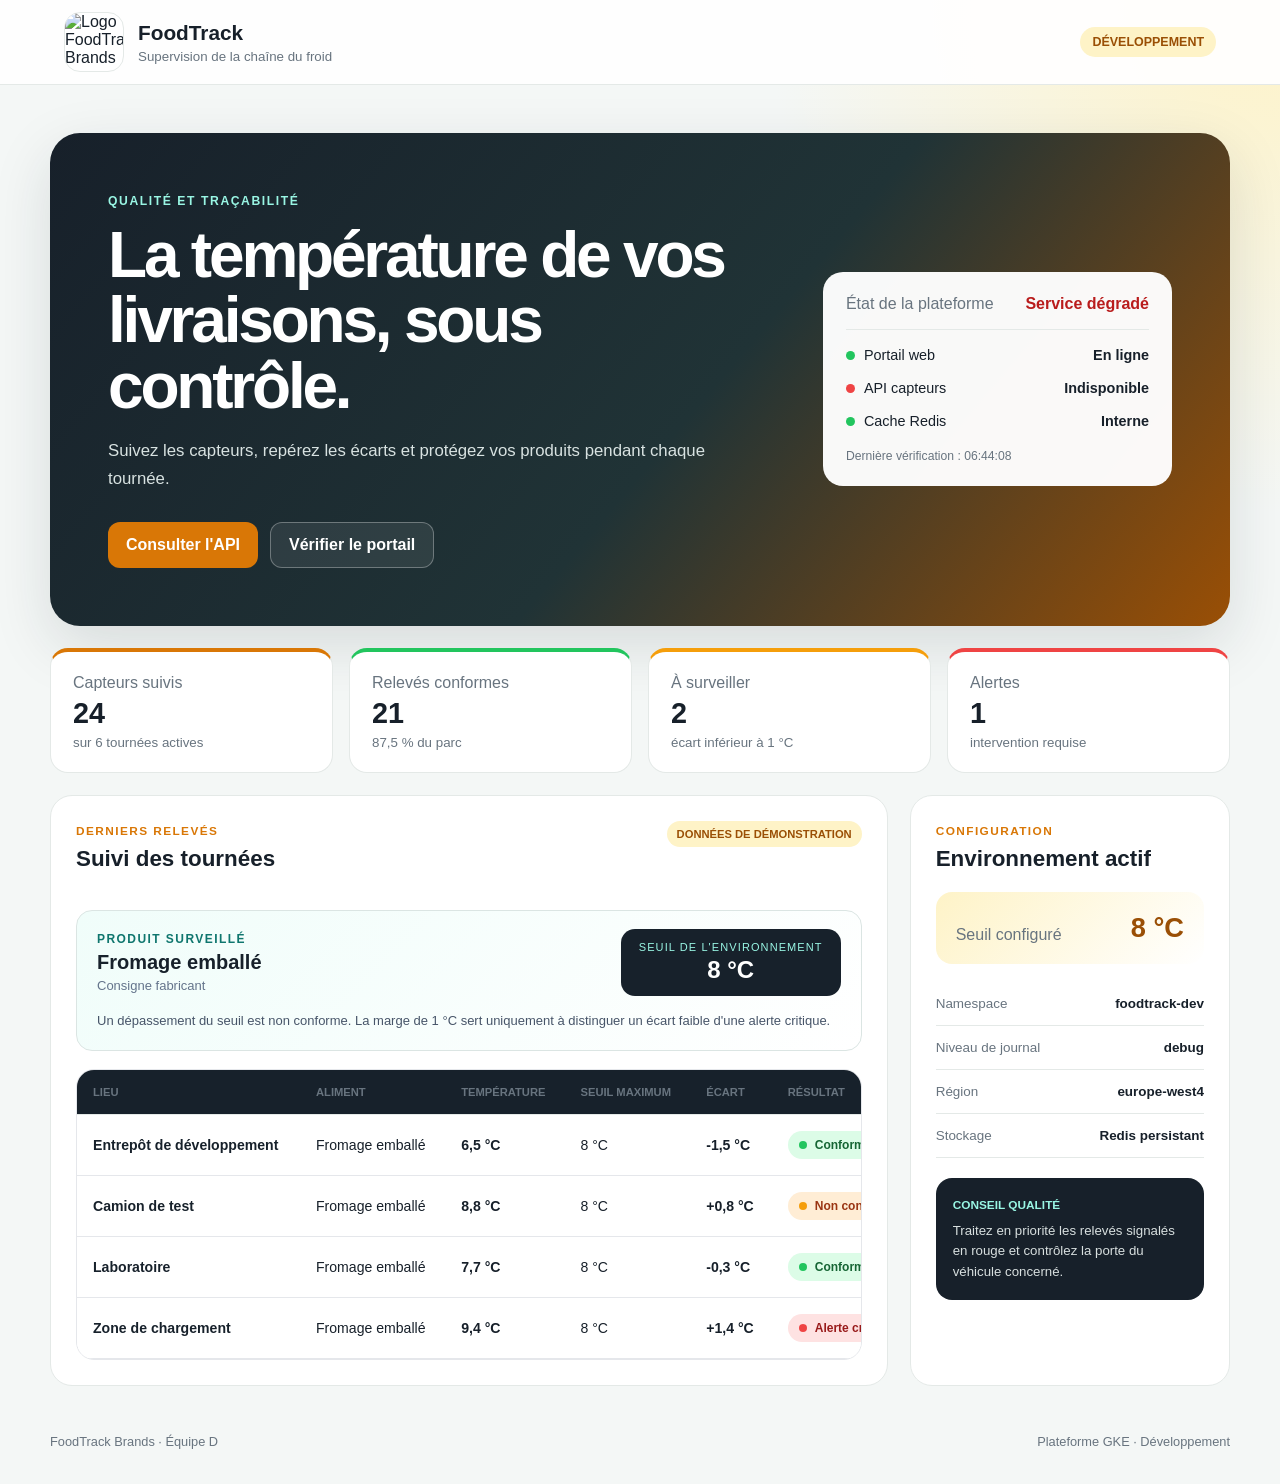
==== commit 093b7688: "Merge pull request #44 from assmaalibakir/feature/portail-ui feat(portail): améliorer le suivi des t" ====
--- a/k8s/overlays/dev/index.html
+++ b/k8s/overlays/dev/index.html
@@ -1,9 +1,794 @@
-﻿<!doctype html>
+<!doctype html>
 <html lang="fr">
-<head><meta charset="utf-8"><title>FoodTrack dev</title></head>
+<head>
+  <meta charset="utf-8">
+  <meta name="viewport" content="width=device-width, initial-scale=1">
+  <meta name="description" content="Tableau de bord FoodTrack">
+  <title>FoodTrack · Développement</title>
+
+  <style>
+    :root {
+      --accent: #d97706;
+      --accent-dark: #9a4f05;
+      --soft: #fef3c7;
+      --ink: #17202a;
+      --muted: #68747f;
+      --line: #e4e9e7;
+      --surface: #ffffff;
+      --background: #f4f7f6;
+    }
+
+    * {
+      box-sizing: border-box;
+    }
+
+    body {
+      margin: 0;
+      color: var(--ink);
+      background:
+        radial-gradient(circle at 100% 0, var(--soft), transparent 32rem),
+        var(--background);
+      font-family: Arial, Helvetica, sans-serif;
+    }
+
+    .topbar {
+      min-height: 82px;
+      padding: 12px clamp(20px, 5vw, 72px);
+      display: flex;
+      align-items: center;
+      justify-content: space-between;
+      gap: 24px;
+      background: rgba(255, 255, 255, .94);
+      border-bottom: 1px solid var(--line);
+    }
+
+    .brand {
+      display: flex;
+      align-items: center;
+      gap: 14px;
+      text-decoration: none;
+      color: var(--ink);
+    }
+
+    .logo {
+      width: 60px;
+      height: 60px;
+      object-fit: contain;
+      background: white;
+      border: 1px solid var(--line);
+      border-radius: 16px;
+    }
+
+    .brand strong {
+      display: block;
+      font-size: 1.3rem;
+    }
+
+    .brand small {
+      display: block;
+      margin-top: 4px;
+      color: var(--muted);
+    }
+
+    .environment {
+      padding: 8px 12px;
+      color: var(--accent-dark);
+      background: var(--soft);
+      border-radius: 999px;
+      font-size: .78rem;
+      font-weight: bold;
+      text-transform: uppercase;
+    }
+
+    main {
+      width: min(1180px, calc(100% - 40px));
+      margin: auto;
+      padding: 48px 0;
+    }
+
+    .hero {
+      display: grid;
+      grid-template-columns: 1.45fr .75fr;
+      gap: 40px;
+      padding: clamp(30px, 5vw, 58px);
+      color: white;
+      background: linear-gradient(
+        130deg,
+        #17202a 0%,
+        #203336 55%,
+        var(--accent-dark) 100%
+      );
+      border-radius: 30px;
+      box-shadow: 0 20px 60px rgba(20, 37, 43, .13);
+    }
+
+    .eyebrow {
+      color: #99f6e4;
+      font-size: .76rem;
+      font-weight: bold;
+      letter-spacing: .13em;
+      text-transform: uppercase;
+    }
+
+    h1 {
+      max-width: 720px;
+      margin: 14px 0 18px;
+      font-size: clamp(2.3rem, 5vw, 4.3rem);
+      line-height: 1.02;
+      letter-spacing: -.05em;
+    }
+
+    .hero-description {
+      max-width: 650px;
+      margin: 0;
+      color: #d8e2e1;
+      font-size: 1.05rem;
+      line-height: 1.7;
+    }
+
+    .actions {
+      display: flex;
+      flex-wrap: wrap;
+      gap: 12px;
+      margin-top: 28px;
+    }
+
+    .button {
+      min-height: 46px;
+      padding: 0 18px;
+      display: inline-flex;
+      align-items: center;
+      justify-content: center;
+      color: white;
+      border-radius: 12px;
+      font-weight: bold;
+      text-decoration: none;
+    }
+
+    .button-primary {
+      background: var(--accent);
+    }
+
+    .button-secondary {
+      background: rgba(255, 255, 255, .08);
+      border: 1px solid rgba(255, 255, 255, .3);
+    }
+
+    .status-card {
+      align-self: center;
+      padding: 23px;
+      color: var(--ink);
+      background: rgba(255, 255, 255, .97);
+      border-radius: 20px;
+    }
+
+    .status-title {
+      display: flex;
+      justify-content: space-between;
+      gap: 12px;
+      padding-bottom: 16px;
+      border-bottom: 1px solid var(--line);
+    }
+
+    .status-title span {
+      color: var(--muted);
+    }
+
+    .status-title strong {
+      color: #15803d;
+    }
+
+    .status-title strong.offline {
+      color: #b91c1c;
+    }
+
+    .service {
+      display: flex;
+      justify-content: space-between;
+      gap: 16px;
+      padding-top: 17px;
+      font-size: .9rem;
+    }
+
+    .service-name {
+      display: flex;
+      align-items: center;
+    }
+
+    .dot {
+      width: 9px;
+      height: 9px;
+      margin-right: 9px;
+      background: #22c55e;
+      border-radius: 50%;
+    }
+
+    .dot.pending {
+      background: #f59e0b;
+    }
+
+    .dot.offline {
+      background: #ef4444;
+    }
+
+    .updated {
+      margin: 20px 0 0;
+      color: var(--muted);
+      font-size: .76rem;
+    }
+
+    .metrics {
+      display: grid;
+      grid-template-columns: repeat(4, 1fr);
+      gap: 16px;
+      margin: 22px 0;
+    }
+
+    .metric {
+      padding: 22px;
+      background: var(--surface);
+      border: 1px solid var(--line);
+      border-radius: 18px;
+    }
+
+    .metric span,
+    .metric small {
+      display: block;
+      color: var(--muted);
+    }
+
+    .metric strong {
+      display: block;
+      margin: 5px 0;
+      font-size: 1.8rem;
+    }
+
+    .metric.good {
+      border-top: 4px solid #22c55e;
+    }
+
+    .metric.watch {
+      border-top: 4px solid #f59e0b;
+    }
+
+    .metric.alert {
+      border-top: 4px solid #ef4444;
+    }
+
+    .metric.info {
+      border-top: 4px solid var(--accent);
+    }
+
+    .content {
+      display: grid;
+      grid-template-columns: minmax(0, 1.7fr) minmax(280px, .65fr);
+      gap: 22px;
+    }
+
+    .panel {
+      padding: 25px;
+      background: white;
+      border: 1px solid var(--line);
+      border-radius: 22px;
+    }
+
+    .panel-header {
+      display: flex;
+      align-items: flex-start;
+      justify-content: space-between;
+      gap: 20px;
+    }
+
+    .panel h2 {
+      margin: 7px 0 20px;
+      font-size: 1.4rem;
+    }
+
+    .section-label {
+      color: var(--accent);
+      font-size: .74rem;
+      font-weight: bold;
+      letter-spacing: .12em;
+      text-transform: uppercase;
+    }
+
+    .demo {
+      padding: 7px 10px;
+      color: var(--accent-dark);
+      background: var(--soft);
+      border-radius: 999px;
+      font-size: .7rem;
+      font-weight: bold;
+      text-transform: uppercase;
+    }
+
+    .table-wrapper {
+      overflow-x: auto;
+    }
+
+    table {
+      width: 100%;
+      border-collapse: collapse;
+      font-size: .88rem;
+    }
+
+    th {
+      padding: 12px 10px;
+      color: var(--muted);
+      border-bottom: 1px solid var(--line);
+      text-align: left;
+      font-size: .7rem;
+      text-transform: uppercase;
+    }
+
+    td {
+      padding: 16px 10px;
+      border-bottom: 1px solid #eff2f1;
+      white-space: nowrap;
+    }
+
+    .vehicle,
+    .temperature {
+      font-weight: bold;
+    }
+
+    .tag {
+      padding: 5px 9px;
+      border-radius: 999px;
+      font-size: .72rem;
+      font-weight: bold;
+    }
+
+    .tag-ok {
+      color: #166534;
+      background: #dcfce7;
+    }
+
+    .tag-watch {
+      color: #92400e;
+      background: #fef3c7;
+    }
+
+    .tag-alert {
+      color: #991b1b;
+      background: #fee2e2;
+    }
+
+    .threshold {
+      display: flex;
+      align-items: end;
+      justify-content: space-between;
+      padding: 20px;
+      background: linear-gradient(135deg, var(--soft), white);
+      border-radius: 16px;
+    }
+
+    .threshold span {
+      color: var(--muted);
+    }
+
+    .threshold strong {
+      color: var(--accent-dark);
+      font-size: 1.7rem;
+    }
+
+    .config-list {
+      margin: 18px 0 0;
+      padding: 0;
+      list-style: none;
+    }
+
+    .config-list li {
+      display: flex;
+      justify-content: space-between;
+      gap: 12px;
+      padding: 14px 0;
+      border-bottom: 1px solid var(--line);
+      font-size: .84rem;
+    }
+
+    .config-list span {
+      color: var(--muted);
+    }
+
+    .quality-note {
+      margin-top: 20px;
+      padding: 17px;
+      color: white;
+      background: #17202a;
+      border-radius: 16px;
+    }
+
+    .quality-note strong {
+      color: #99f6e4;
+      font-size: .74rem;
+      text-transform: uppercase;
+    }
+
+    .quality-note p {
+      margin: 8px 0 0;
+      color: #d8dfdf;
+      font-size: .83rem;
+      line-height: 1.55;
+    }
+
+    footer {
+      display: flex;
+      justify-content: space-between;
+      gap: 20px;
+      width: min(1180px, calc(100% - 40px));
+      margin: auto;
+      padding: 0 0 35px;
+      color: var(--muted);
+      font-size: .8rem;
+    }
+
+    @media (max-width: 950px) {
+      .hero,
+      .content {
+        grid-template-columns: 1fr;
+      }
+
+      .metrics {
+        grid-template-columns: repeat(2, 1fr);
+      }
+    }
+
+    @media (max-width: 620px) {
+      .topbar {
+        align-items: flex-start;
+      }
+
+      main {
+        width: calc(100% - 24px);
+        padding-top: 20px;
+      }
+
+      .hero {
+        padding: 28px 22px;
+        border-radius: 22px;
+      }
+
+      h1 {
+        font-size: 2.35rem;
+      }
+
+      .metrics {
+        grid-template-columns: 1fr;
+      }
+
+      .panel-header,
+      footer {
+        flex-direction: column;
+      }
+    }
+  </style>
+</head>
+
 <body>
-<h1>FoodTrack - dev</h1>
-<p>Portail de suivi qualite.</p>
-<p><a href="/api/">Consulter l'API</a></p>
+  <header class="topbar">
+    <a class="brand" href="/">
+      <img class="logo" src="/logo.png" alt="Logo FoodTrack Brands">
+      <span>
+        <strong>FoodTrack</strong>
+        <small>Supervision de la chaîne du froid</small>
+      </span>
+    </a>
+
+    <span class="environment">Développement</span>
+  </header>
+
+  <main>
+    <section class="hero">
+      <div>
+        <span class="eyebrow">Qualité et traçabilité</span>
+        <h1>La température de vos livraisons, sous contrôle.</h1>
+
+        <p class="hero-description">
+          Suivez les capteurs, repérez les écarts et protégez vos
+          produits pendant chaque tournée.
+        </p>
+
+        <div class="actions">
+          <a class="button button-primary" href="/api/">
+            Consulter l'API
+          </a>
+
+          <a class="button button-secondary" href="/healthz">
+            Vérifier le portail
+          </a>
+        </div>
+      </div>
+
+      <aside class="status-card">
+        <div class="status-title">
+          <span>État de la plateforme</span>
+          <strong id="global-status">Vérification…</strong>
+        </div>
+
+        <div class="service">
+          <span class="service-name">
+            <i class="dot"></i>
+            Portail web
+          </span>
+          <strong>En ligne</strong>
+        </div>
+
+        <div class="service">
+          <span class="service-name">
+            <i class="dot pending" id="api-dot"></i>
+            API capteurs
+          </span>
+          <strong id="api-status">Test en cours</strong>
+        </div>
+
+        <div class="service">
+          <span class="service-name">
+            <i class="dot"></i>
+            Cache Redis
+          </span>
+          <strong>Interne</strong>
+        </div>
+
+        <p class="updated">
+          Dernière vérification :
+          <span id="last-update">—</span>
+        </p>
+      </aside>
+    </section>
+
+    <section class="metrics">
+      <article class="metric info">
+        <span>Capteurs suivis</span>
+        <strong>24</strong>
+        <small>sur 6 tournées actives</small>
+      </article>
+
+      <article class="metric good">
+        <span>Relevés conformes</span>
+        <strong>21</strong>
+        <small>87,5 % du parc</small>
+      </article>
+
+      <article class="metric watch">
+        <span>À surveiller</span>
+        <strong>2</strong>
+        <small>écart inférieur à 1 °C</small>
+      </article>
+
+      <article class="metric alert">
+        <span>Alertes</span>
+        <strong>1</strong>
+        <small>intervention requise</small>
+      </article>
+    </section>
+
+    <section class="content">
+      <article class="panel">
+        <div class="panel-header">
+          <div>
+            <span class="section-label">Derniers relevés</span>
+            <h2>Suivi des tournées</h2>
+          </div>
+
+          <span class="demo">Données de démonstration</span>
+        </div>
+
+        <div class="table-wrapper">
+          <div style="margin:18px 0;padding:18px 20px;border:1px solid #dbe5e3;border-radius:16px;background:linear-gradient(135deg,#f0fdfa,#ffffff);">
+    <div style="display:flex;flex-wrap:wrap;justify-content:space-between;align-items:center;gap:12px;">
+        <div>
+            <div style="font-size:12px;font-weight:800;letter-spacing:.12em;text-transform:uppercase;color:#0f766e;">
+                Produit surveillé
+            </div>
+            <div style="margin-top:5px;font-size:20px;font-weight:900;color:#17212b;">
+                Fromage emballé
+            </div>
+            <div style="margin-top:4px;font-size:13px;color:#64748b;">
+                Consigne fabricant
+            </div>
+        </div>
+
+        <div style="padding:12px 18px;border-radius:14px;background:#17212b;color:white;text-align:center;">
+            <div style="font-size:11px;text-transform:uppercase;letter-spacing:.1em;color:#99f6e4;">
+                Seuil de l'environnement
+            </div>
+            <div style="margin-top:3px;font-size:24px;font-weight:900;">
+                8 °C
+            </div>
+        </div>
+    </div>
+
+    <p style="margin:15px 0 0;color:#475569;font-size:13px;line-height:1.6;">
+        Un dépassement du seuil est non conforme. La marge de 1 °C sert uniquement
+        à distinguer un écart faible d'une alerte critique.
+    </p>
+</div>
+
+<div style="overflow-x:auto;border:1px solid #e5e7eb;border-radius:18px;background:white;">
+    <table style="width:100%;border-collapse:collapse;min-width:850px;">
+        <thead>
+            <tr style="background:#17212b;color:white;text-align:left;">
+                <th style="padding:16px;">Lieu</th>
+                <th style="padding:16px;">Aliment</th>
+                <th style="padding:16px;">Température</th>
+                <th style="padding:16px;">Seuil maximum</th>
+                <th style="padding:16px;">Écart</th>
+                <th style="padding:16px;">Résultat</th>
+            </tr>
+        </thead>
+        <tbody>
+            <tr>
+    <td style="padding:16px;border-bottom:1px solid #e5e7eb;font-weight:700;color:#17212b;">
+        Entrepôt de développement
+    </td>
+    <td style="padding:16px;border-bottom:1px solid #e5e7eb;">
+        Fromage emballé
+    </td>
+    <td style="padding:16px;border-bottom:1px solid #e5e7eb;font-weight:800;">
+        6,5 °C
+    </td>
+    <td style="padding:16px;border-bottom:1px solid #e5e7eb;">
+        8 °C
+    </td>
+    <td style="padding:16px;border-bottom:1px solid #e5e7eb;font-weight:700;">
+        -1,5 °C
+    </td>
+    <td style="padding:16px;border-bottom:1px solid #e5e7eb;">
+        <span style="display:inline-flex;align-items:center;gap:8px;padding:7px 11px;border-radius:999px;background:#dcfce7;color:#166534;font-size:12px;font-weight:800;white-space:nowrap;">
+            <span style="width:8px;height:8px;border-radius:50%;background:#22c55e;"></span>
+            Conforme
+        </span>
+    </td>
+</tr><tr>
+    <td style="padding:16px;border-bottom:1px solid #e5e7eb;font-weight:700;color:#17212b;">
+        Camion de test
+    </td>
+    <td style="padding:16px;border-bottom:1px solid #e5e7eb;">
+        Fromage emballé
+    </td>
+    <td style="padding:16px;border-bottom:1px solid #e5e7eb;font-weight:800;">
+        8,8 °C
+    </td>
+    <td style="padding:16px;border-bottom:1px solid #e5e7eb;">
+        8 °C
+    </td>
+    <td style="padding:16px;border-bottom:1px solid #e5e7eb;font-weight:700;">
+        +0,8 °C
+    </td>
+    <td style="padding:16px;border-bottom:1px solid #e5e7eb;">
+        <span style="display:inline-flex;align-items:center;gap:8px;padding:7px 11px;border-radius:999px;background:#ffedd5;color:#9a3412;font-size:12px;font-weight:800;white-space:nowrap;">
+            <span style="width:8px;height:8px;border-radius:50%;background:#f59e0b;"></span>
+            Non conforme
+        </span>
+    </td>
+</tr><tr>
+    <td style="padding:16px;border-bottom:1px solid #e5e7eb;font-weight:700;color:#17212b;">
+        Laboratoire
+    </td>
+    <td style="padding:16px;border-bottom:1px solid #e5e7eb;">
+        Fromage emballé
+    </td>
+    <td style="padding:16px;border-bottom:1px solid #e5e7eb;font-weight:800;">
+        7,7 °C
+    </td>
+    <td style="padding:16px;border-bottom:1px solid #e5e7eb;">
+        8 °C
+    </td>
+    <td style="padding:16px;border-bottom:1px solid #e5e7eb;font-weight:700;">
+        -0,3 °C
+    </td>
+    <td style="padding:16px;border-bottom:1px solid #e5e7eb;">
+        <span style="display:inline-flex;align-items:center;gap:8px;padding:7px 11px;border-radius:999px;background:#dcfce7;color:#166534;font-size:12px;font-weight:800;white-space:nowrap;">
+            <span style="width:8px;height:8px;border-radius:50%;background:#22c55e;"></span>
+            Conforme
+        </span>
+    </td>
+</tr><tr>
+    <td style="padding:16px;border-bottom:1px solid #e5e7eb;font-weight:700;color:#17212b;">
+        Zone de chargement
+    </td>
+    <td style="padding:16px;border-bottom:1px solid #e5e7eb;">
+        Fromage emballé
+    </td>
+    <td style="padding:16px;border-bottom:1px solid #e5e7eb;font-weight:800;">
+        9,4 °C
+    </td>
+    <td style="padding:16px;border-bottom:1px solid #e5e7eb;">
+        8 °C
+    </td>
+    <td style="padding:16px;border-bottom:1px solid #e5e7eb;font-weight:700;">
+        +1,4 °C
+    </td>
+    <td style="padding:16px;border-bottom:1px solid #e5e7eb;">
+        <span style="display:inline-flex;align-items:center;gap:8px;padding:7px 11px;border-radius:999px;background:#fee2e2;color:#991b1b;font-size:12px;font-weight:800;white-space:nowrap;">
+            <span style="width:8px;height:8px;border-radius:50%;background:#ef4444;"></span>
+            Alerte critique
+        </span>
+    </td>
+</tr>
+        </tbody>
+    </table>
+</div>
+        </div>
+      </article>
+
+      <aside class="panel">
+        <span class="section-label">Configuration</span>
+        <h2>Environnement actif</h2>
+
+        <div class="threshold">
+          <span>Seuil configuré</span>
+          <strong>8 °C</strong>
+        </div>
+
+        <ul class="config-list">
+          <li>
+            <span>Namespace</span>
+            <strong>foodtrack-dev</strong>
+          </li>
+
+          <li>
+            <span>Niveau de journal</span>
+            <strong>debug</strong>
+          </li>
+
+          <li>
+            <span>Région</span>
+            <strong>europe-west4</strong>
+          </li>
+
+          <li>
+            <span>Stockage</span>
+            <strong>Redis persistant</strong>
+          </li>
+        </ul>
+
+        <div class="quality-note">
+          <strong>Conseil qualité</strong>
+
+          <p>
+            Traitez en priorité les relevés signalés en rouge et
+            contrôlez la porte du véhicule concerné.
+          </p>
+        </div>
+      </aside>
+    </section>
+  </main>
+
+  <footer>
+    <span>FoodTrack Brands · Équipe D</span>
+    <span>Plateforme GKE · Développement</span>
+  </footer>
+
+  <script>
+    const apiStatus = document.getElementById("api-status");
+    const apiDot = document.getElementById("api-dot");
+    const globalStatus = document.getElementById("global-status");
+
+    document.getElementById("last-update").textContent =
+      new Intl.DateTimeFormat("fr-FR", {
+        hour: "2-digit",
+        minute: "2-digit",
+        second: "2-digit"
+      }).format(new Date());
+
+    fetch("/api/", { cache: "no-store" })
+      .then(response => {
+        if (!response.ok) {
+          throw new Error("HTTP " + response.status);
+        }
+
+        apiStatus.textContent = "En ligne";
+        apiDot.className = "dot";
+        globalStatus.textContent = "Opérationnelle";
+      })
+      .catch(() => {
+        apiStatus.textContent = "Indisponible";
+        apiDot.className = "dot offline";
+        globalStatus.textContent = "Service dégradé";
+        globalStatus.classList.add("offline");
+      });
+  </script>
 </body>
-</html>
+</html>
